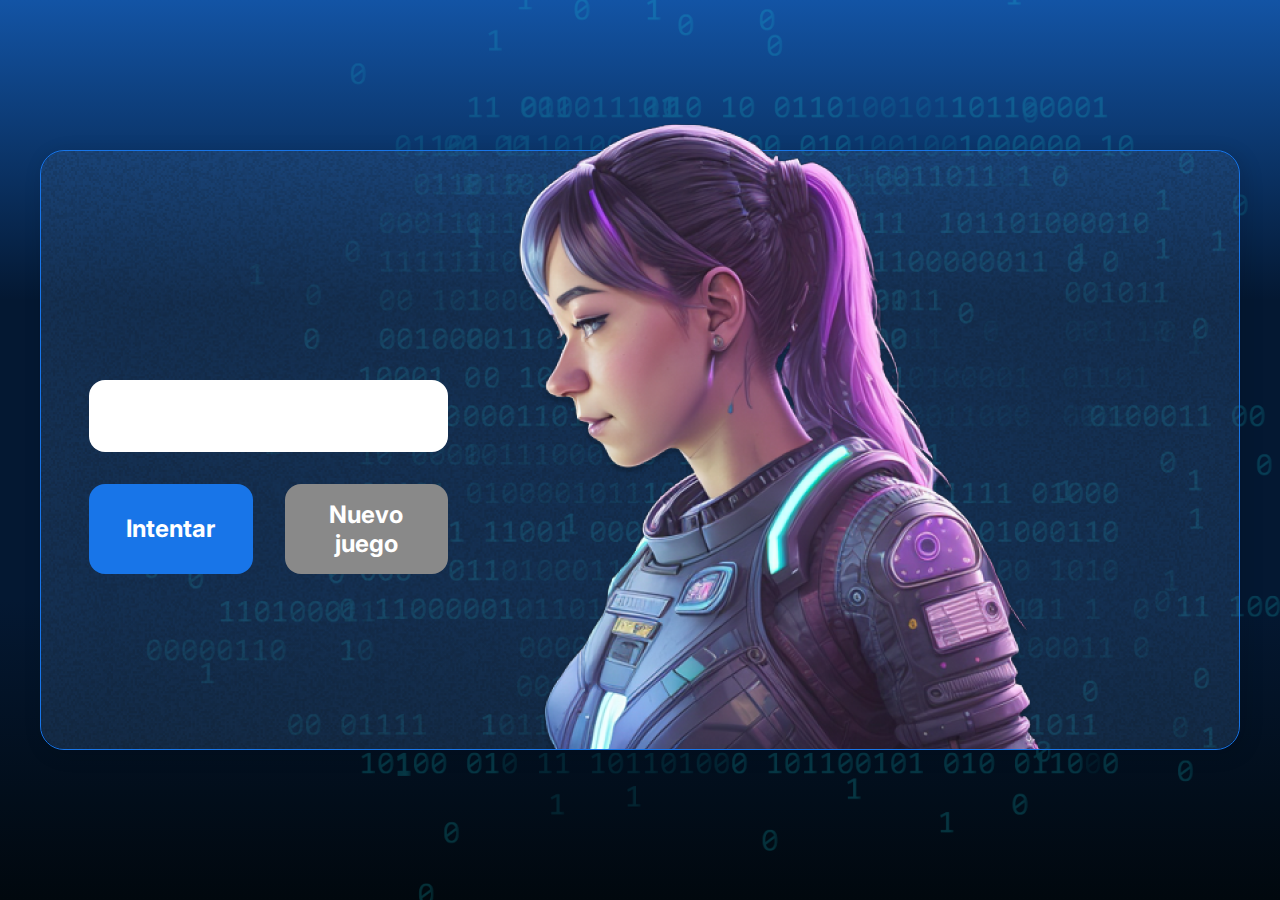
==== lp-efl-1c/index.html @ e9a439aa "Add files via upload" ====
<!DOCTYPE html>
<html lang="es">

<head>
    <meta charset="UTF-8">
    <meta name="viewport" content="width=device-width, initial-scale=1.0">
    <link rel="preconnect" href="https://fonts.googleapis.com">
    <link rel="preconnect" href="https://fonts.gstatic.com" crossorigin>
    <link href="https://fonts.googleapis.com/css2?family=Chakra+Petch:wght@700&family=Inter:wght@400;700&display=swap"
        rel="stylesheet">
    <link rel="stylesheet" href="style.css">
    <title>JS Game</title>
</head>
<body>
    <div class="container">
        <div class="container__contenido">
            <div class="container__informaciones">
                <div class="container__texto">
                    <h1></h1>
                    <p class="texto__parrafo"></p>
                </div>
                <input type="number" id="valorUsuario" min="1" max="10" class="container__input">
                <div class="chute container__botones">
                    <button onclick="verificarIntento();" class="container__boton">Intentar</button>
                    <button class="container__boton" id="reiniciar" disabled>Nuevo juego</button>
                </div>
            </div>
            <img src="./img/ia.png" alt="Una persona mirando a la izquierda" class="container__imagen-persona" />
        </div>
    </div>

    <script src="app.js"></script>
</body>
</html>
---- lp-efl-1c/style.css ----
* {
    box-sizing: border-box;
    margin: 0;
    padding: 0;
    color: white;
}

body {
    background: linear-gradient(#1354A5 0%, #041832 33.33%, #041832 66.67%, #01080E 100%);
    height: 100vh;
    display: flex;
    align-items: center;
    justify-content: center;
}


body::before {
    background-image: url("img/code.png");
    background-repeat: no-repeat;
    background-position: right;
    content: "";
    display: block;
    position: absolute;
    width: 100%;
    height: 100%;
    opacity: 0.4;
}

.container {
    width: 1200px;
    height: 600px;
    display: flex;
    align-items: center;
    justify-content: space-between;
    border-radius: 24px;
    border: 1px solid #1875E8;
    box-shadow: 4px 4px 20px 0px rgba(1, 8, 14, 0.15);
    background-image: url("img/Ruido.png");
    background-size: 100% 100%;
    position: relative;
}


.container__contenido {
    display: flex;
    align-items: center;
    position: absolute;
    bottom: 0;
}

.container__informaciones {
    flex: 1;
    padding: 3rem;
}

.container__boton {
    border-radius: 16px;
    background: #1875E8;
    padding: 16px 24px;
    width: 100%;
    font-size: 24px;
    font-weight: 700;
    border: none;
    margin-top: 2rem;
}

.container__boton:disabled {
    background: #898989;
}

.container__texto {
    margin: 16px 0 16px 0;
}

.container__texto-azul {
    color: #1875E8;
}

.container__input {
    width: 100%;
    height: 72px;
    border-radius: 16px;
    background-color: #FFF;
    border: none;
    color: #1875E8;
    padding: 2rem;
    font-size: 24px;
    font-weight: 700;
    font-family: 'Inter', sans-serif;
}

.container__botones {
    display: flex;
    gap: 2em;
}

h1 {
    font-family: 'Chakra Petch', sans-serif;
    font-size: 72px;
    padding-bottom: 3rem;
}

p,
button {
    font-family: 'Inter', sans-serif;
}

.texto__parrafo {
    font-size: 32px;
    font-weight: 400;
}
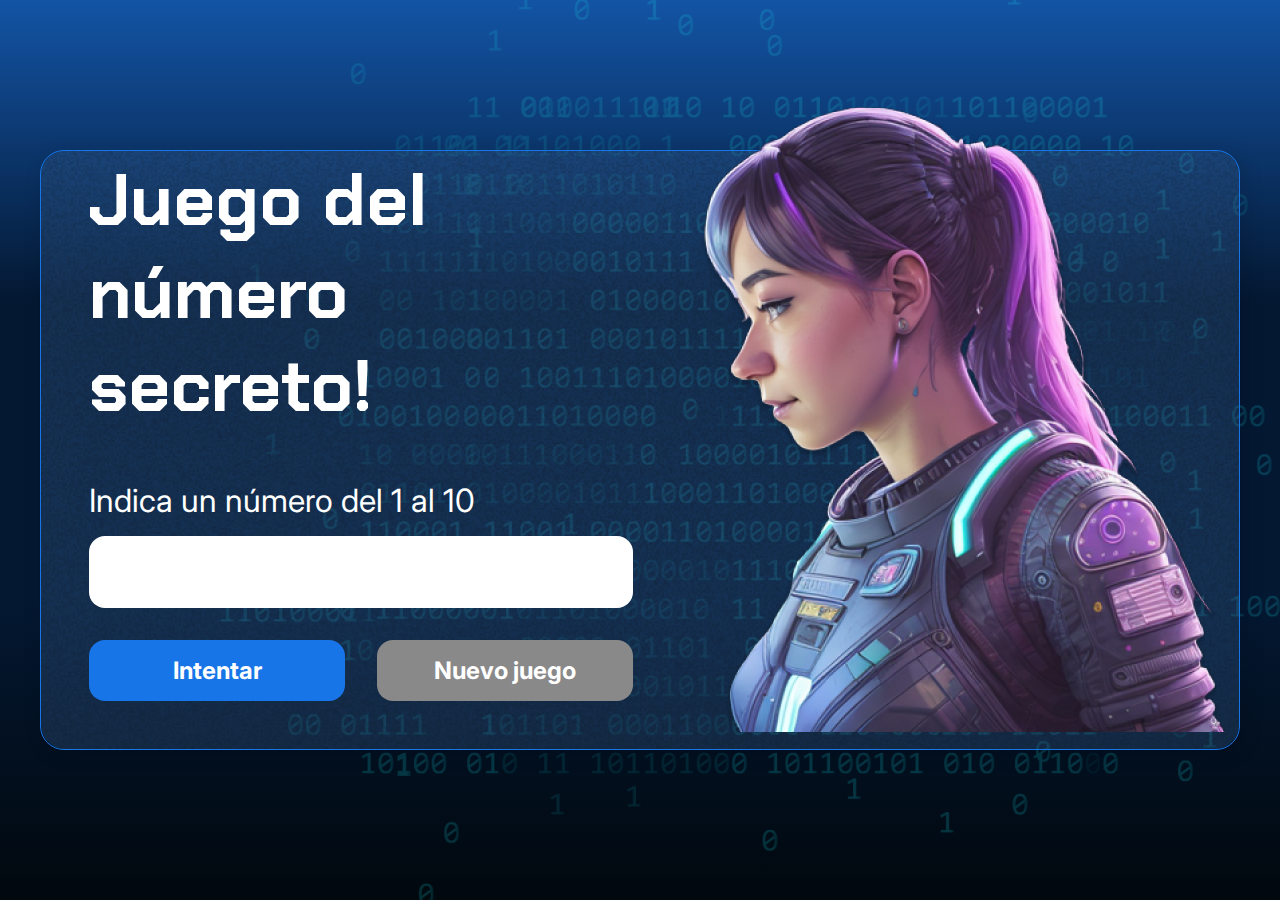
==== commit c69f32d8: "ordenando archivos del modulo 1 cap 1" ====
--- a/lp-efl-1c/index.html
+++ b/lp-efl-1c/index.html
@@ -9,7 +9,7 @@
     <link href="https://fonts.googleapis.com/css2?family=Chakra+Petch:wght@700&family=Inter:wght@400;700&display=swap"
         rel="stylesheet">
     <link rel="stylesheet" href="style.css">
-    <title>JS Game</title>
+    <title>LP_efl-1c: JS Game</title>
 </head>
 <body>
     <div class="container">
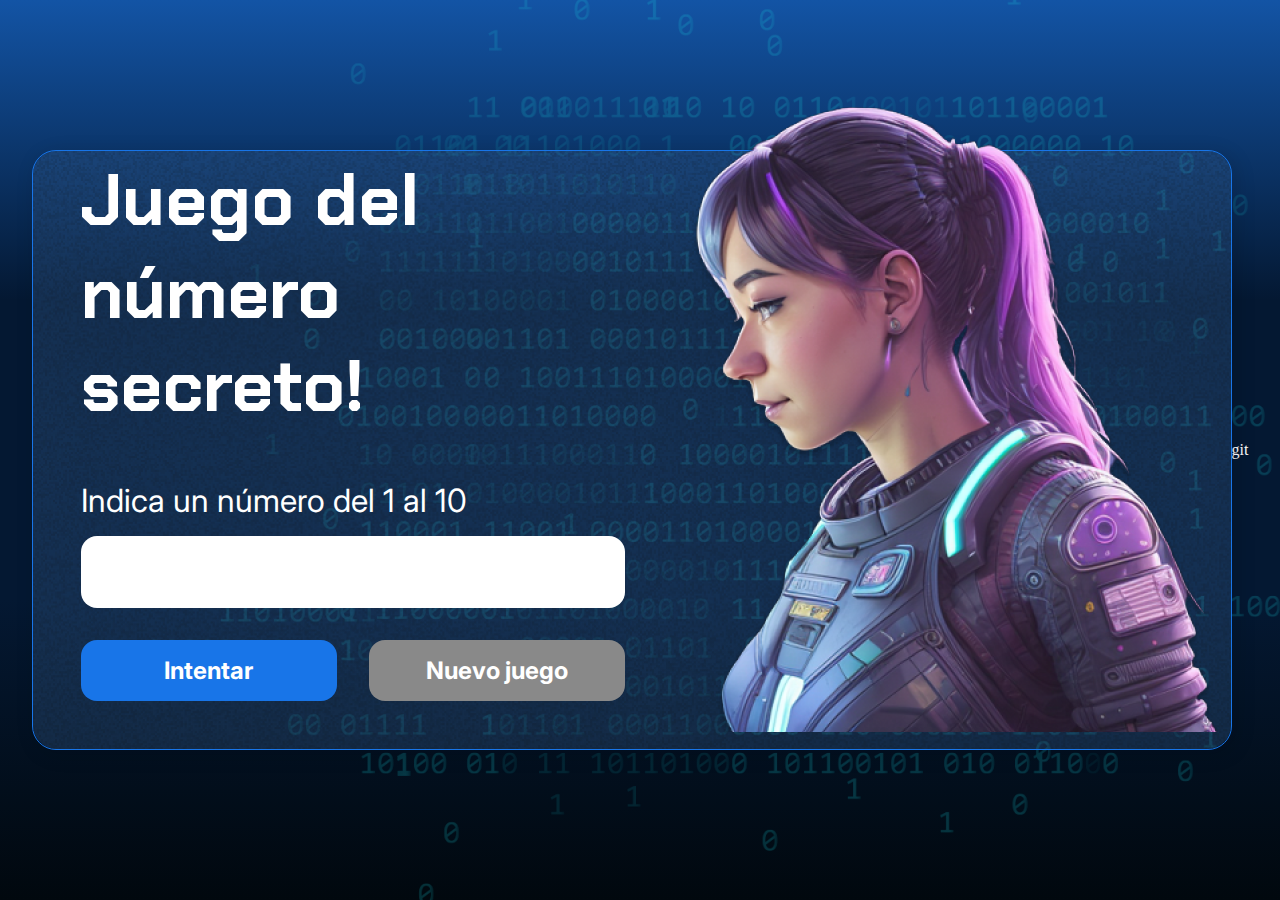
==== commit a69e87bd: "ordenando archivos del modulo 1 cap 1 desafio" ====
--- a/lp-efl-1c/index.html
+++ b/lp-efl-1c/index.html
@@ -31,4 +31,4 @@
 
     <script src="app.js"></script>
 </body>
-</html>+</html>git